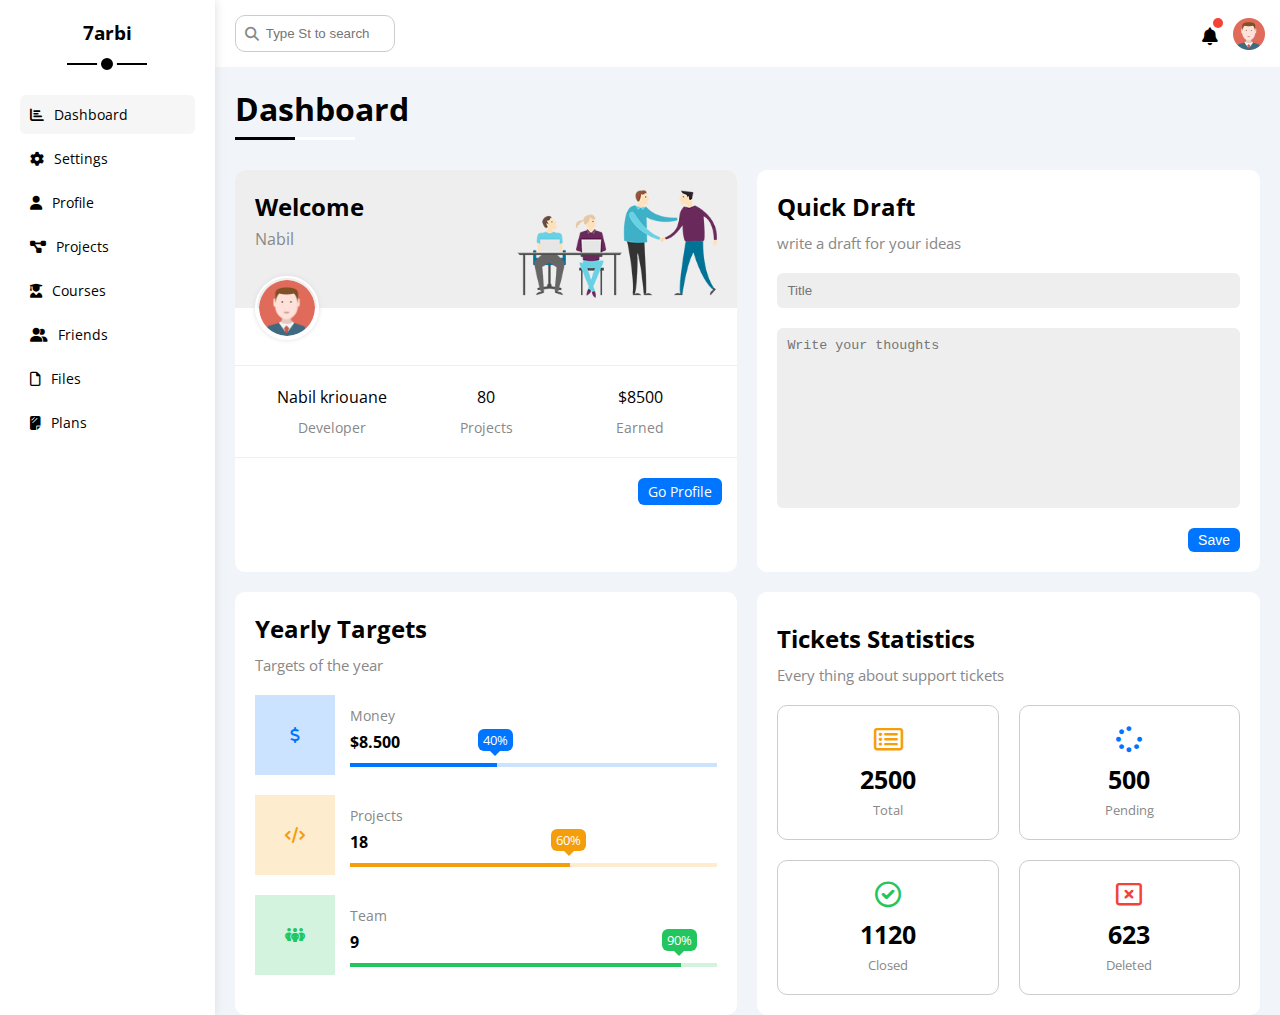
==== index.html @ 5d6718d6 "first commit" ====
<!DOCTYPE html>
<html lang="en">
<head>
    <meta charset="UTF-8">
    <meta http-equiv="X-UA-Compatible" content="IE=edge">
    <meta name="viewport" content="width=device-width, initial-scale=1.0">
    <title>Dash Board T4</title>
    <link rel="stylesheet" href="css/FRM.css">
    <link rel="stylesheet" href="css/style.css">
    <!-- google fonts -->
    <link rel="preconnect" href="https://fonts.googleapis.com">
    <link rel="preconnect" href="https://fonts.gstatic.com" crossorigin>
    <link href="https://fonts.googleapis.com/css2?family=Open+Sans:ital,wght@0,300;0,400;0,500;0,600;0,700;0,800;1,300;1,400;1,500;1,600;1,700;1,800&display=swap" rel="stylesheet">
     <!-- //google fonts -->
     <!-- font awesome -->
    <link rel="stylesheet" href="css/all.min.css">
     <!-- //font awesome -->
</head>
<body>
  <div class="page d-flex">
    <div class="sidebar bg-w p-20 p-rel">
        <h3 class="p-rel c-txt mt-0">7arbi</h3>
        <ul>
           <li>
                <a class="active d-flex align-center fs-14 rad-6 p-10 c-black" href="index.html">
                    <i class="fa-solid fa-chart-bar afw"></i>
                    <span class="hide-mobile">
                        Dashboard
                    </span>
                </a>
            </li>
            <li>
                <a class="d-flex align-center fs-14 rad-6 p-10 c-black" href="settings.html">
                    <i class="fa-solid fa-gear afw"></i>
                    <span class="hide-mobile">
                        Settings
                    </span>
                </a>
            </li>
            <li>
                <a class="d-flex align-center fs-14 rad-6 p-10 c-black" href="profile.html">
                    <i class="fa-solid fa-user afw"></i>
                    <span class="hide-mobile">
                        Profile
                    </span>
                </a>
            </li>
            <li>
                <a class="d-flex align-center fs-14 rad-6 p-10 c-black" href="projects.html">
                    <i class="fa-solid fa-diagram-project afw"></i>
                    <span class="hide-mobile">
                        Projects
                    </span>
                </a>
            </li>
            <li>
                <a class="d-flex align-center fs-14 rad-6 p-10 c-black" href="courses.html">
                    <i class="fa-solid fa-user-graduate afw"></i>
                    <span class="hide-mobile">
                        Courses
                    </span>
                </a>
            </li>
            <li>
                <a class="d-flex align-center fs-14 rad-6 p-10 c-black" href="friends.html">
                    <i class="fa-solid fa-user-group afw"></i>
                    <span class="hide-mobile">
                        Friends
                    </span>
                </a>
            </li>
            <li>
                <a class="d-flex align-center fs-14 rad-6 p-10 c-black" href="files.html">
                    <i class="fa-regular fa-file afw"></i>
                    <span class="hide-mobile">
                        Files
                    </span>
                </a>
            </li>
            <li>
                <a class="d-flex align-center fs-14 rad-6 p-10 c-black" href="plans.html">
                    <i class="fa-solid fa-sheet-plastic afw"></i>
                    <span class="hide-mobile">
                        Plans
                    </span>
                </a>
            </li>

        </ul>
    </div>
    <div class="content w-full ov-hid">
        <!-- head div -->
        <div class="head bg-w p-15 bet-flex">
            <div class="search p-rel">
                <input class="p-10 border-ccc rad-10" type="search" placeholder="Type St to search">
            </div>
            <div class="icons d-flex align-center">
                <span class="p-rel notifications">
                    <i class="fa-solid fa-bell"></i>
                </span>
                <img src="imgs/avatar.png" alt="">
            </div>
        </div>
        <!-- // head div -->
        <h1 class="p-rel">
            Dashboard
        </h1>
        <div class="wrapper d-grid g-20">
            <div class="welcome bg-w rad-10 text-c-mobile block-mobile ov-hid">
                <div class="intro p-20 d-flex bg-eee sp-bet">
                    <div>
                        <h2 class="m-0">Welcome</h2>
                        <p class="c-grey mt-5 desc" >Nabil</p>
                    </div>
                    <img src="imgs/welcome.png" class="hide-mobile" alt="">
                </div>
                <img src="imgs/avatar.png" alt="" class="avatar">
                <div class="body c-txt d-flex p-20 mt-20 mb-20 block-mobile">
                    <div>Nabil kriouane <span class="d-b c-grey fs-14 mt-10">Developer</span></div>
                    <div>80 <span class="d-b c-grey fs-14 mt-10">Projects</span></div>
                    <div>$8500<span class="d-b c-grey fs-14 mt-10">Earned</span></div>
                </div>
                <a href="Profile.html" class="visit d-b fs-14 bg-blue c-white w-fit btn-shape">Go Profile</a>
            </div>
            <!-- quick draft widget -->
            <div class="quick-draft rad-10 bg-w p-20">
                <h2 class="mt-0 mb-10">
                    Quick Draft
                </h2>
                <p class="mt-0 mb-20 c-grey fs-15">
                    write a draft for your ideas
                </p>
                <form action="">
                    <input class="d-b mb-20 w-full p-10 b-none bg-eee rad-6" type="text" placeholder="Title">
                    <textarea class="d-b mb-20 w-full p-10 b-none bg-eee rad-6" placeholder="Write your thoughts"></textarea>
                    <input class="save d-b fs-14 bg-blue c-white b-none w-fit btn-shape" type="submit" value="Save">
                </form>
            </div>
            <!--  // quick draft widget -->
            <!-- yearly targets -->
            <div class="targets p-20 bg-w rad-10">
                <h2 class="mt-0 mb-10">Yearly Targets</h2>
                <p class="mt-0 mb-20 c-grey fs-15">Targets of the year</p>
                <div class="targets-row mb-20 blue center-flex">
                    <div class="tar-icon center-flex">
                        <i class="fa-solid fa-dollar-sign c-blue"></i>
                    </div>
                    <div class="details">
                        <span class="fs-14 c-grey">Money</span>
                        <span class="d-b mt-5 mb-10 fw-bold">$8.500</span>
                        <div class="progress p-rel">
                            <span class="bg-blue blue" style="width: 40%;">
                                <span class="bg-blue c-white rad-6 fs-13">40%</span>
                            </span>
                        </div>
                    </div>
                </div>
                <div class="targets-row mb-20 orange center-flex">
                    <div class="tar-icon center-flex">
                        <i class="fa-solid fa-code c-orange"></i>
                    </div>
                    <div class="details">
                        <span class="fs-14 c-grey">Projects</span>
                        <span class="d-b mt-5 mb-10 fw-bold">18</span>
                        <div class="progress p-rel">
                            <span class="bg-orange orange" style="width: 60%;">
                                <span class="bg-orange c-white rad-6 fs-13">60%</span>
                            </span>
                        </div>
                    </div>
                </div>
                <div class="targets-row mb-20 green center-flex">
                    <div class="tar-icon center-flex">
                        <i class="fa-solid fa-people-group c-green"></i>
                    </div>
                    <div class="details">
                        <span class="fs-14 c-grey">Team</span>
                        <span class="d-b mt-5 mb-10 fw-bold">9</span>
                        <div class="progress p-rel">
                            <span class="bg-green green" style="width: 90%;">
                                <span class="bg-green c-white rad-6 fs-13">90%</span>
                            </span>
                        </div>
                    </div>
                </div>

            </div>
            <!-- // yearly targets -->
            <!-- ticket widget -->
            <div class="tickets p-20 bg-w rad-10">
                <h2 class="mt-10 mb-10">Tickets Statistics</h2>
                <p class="mt-0 mb-20 c-grey fs-15">Every thing about support tickets </p>
                <div class="d-flex c-txt g-20 f-wrap">
                    <div class="box p-20 rad-10 fs-13 c-grey">
                        <i class="fa-regular fa-rectangle-list fa-2x mb-10 c-orange"></i>
                        <span class="d-b c-black fw-bold fs-25 mb-5">2500</span>
                        Total
                    </div>
                    <div class="box p-20 rad-10 fs-13 c-grey">
                        <i class="fa-solid fa-spinner fa-2x mb-10 c-blue"></i>
                        <span class="d-b c-black fw-bold fs-25 mb-5">500</span>
                        Pending
                    </div>
                    <div class="box p-20 rad-10 fs-13 c-grey">
                        <i class="fa-regular fa-circle-check fa-2x mb-10 c-green"></i>
                        <span class="d-b c-black fw-bold fs-25 mb-5">1120</span>
                        Closed
                    </div>
                    <div class="box p-20 rad-10 fs-13 c-grey">
                        <i class="fa-regular fa-rectangle-xmark fa-2x mb-10 c-red"></i>
                        <span class="d-b c-black fw-bold fs-25 mb-5">623</span>
                        Deleted
                    </div>
                </div>

            </div>
            <!-- // ticket widget -->
        </div>
    </div>
  </div>    
</body>
</html>
---- css/FRM.css ----
:root{
    --blue:#0075ff;
    --blue-alt:#0d69d5;
    --orange:#f59e0b;
    --green:#22c55e;
    --red:#f44336;
    --grey:#888;
}
/* boxes */
.d-b{
    display: block;
}
.d-flex{
    display: flex;
}
.f-wrap{
    flex-wrap: wrap;
}
.sp-bet{
    justify-content: space-between;
}
.align-center{
    align-items: center;
}
@media (max-width:767px){
    .block-mobile{
        display: block;
    }
}
.d-grid{
    display: grid;
}
.g-20{
    gap: 20px;
}
/* padding +margin */
.p-10{
    padding: 10px;
}
.p-15{
    padding: 15px;
}
.p-20{
    padding: 20px;
}
.m-0{
    margin: 0;
}
.m-20{
    margin: 20px;
}
.mt-0{
    margin-top: 0;
}
.mt-5{
    margin-top: 5px;
}
.mt-10{
    margin-top: 10px;
}
.mt-20{
    margin-top: 20px;
}
.mb-5{
    margin-bottom: 5px;
}
.mb-10{
    margin-bottom: 10px;
}
.mb-20{
    margin-bottom: 20px;
}
/* //padding+ margin */

/* colors */
.bg-w{
    background-color: white;
}
.bg-eee{
    background-color: #eee;
}
.bg-blue{
    background-color: var(--blue);
}
.bg-orange{
    background-color: var(--orange);
}
.bg-green{
    background-color: var(--green);
}
.c-black{
    color: black;
}
.c-grey{
    color: var(--grey);
}
.c-white{
    color: white;
}
.c-blue{
    color: var(--blue);
}
.c-orange{
    color: var(--orange);
}
.c-green{
    color: var(--green);
}
.c-red{
    color: var(--red);
}
/* //colors */

/* positions */
.p-rel{
    position: relative;
}
/* //positions */
/* fonts text */
.c-txt{
    text-align: center;
}
.fw-bold{
    font-weight: bold;
}
@media (max-width:767px){
    .text-c-mobile{
        text-align: center;
    }
}
.fs-13{
    font-size: 13px;
}
.fs-14{
    font-size: 14px;
}
.fs-15{
    font-size: 15px;
}
.fs-25{
    font-size: 25px;
}
/* //fonts text */
/*borders*/
.rad-6{
    border-radius: 6px;
}
.rad-10{
    border-radius: 10px;
}
.border-ccc{
    border:1px solid #ccc
}
.b-none{
    border: none;
}
/* /*borders*/
/* width-height */
.w-full{
    width: 100%;
}
.w-fit{
    width: fit-content;
}
/* // width-height */
/* //Boxes */

/*components*/
.bet-flex{
    display: flex;
    align-items: center;
    justify-content: space-between;
}
.center-flex{
    display: flex;
    align-items: center;
    justify-content: center;
}
.btn-shape{
    padding: 4px 10px;
    border-radius: 6px;
}
/*  // components*/
/*others*/
.ov-hid{
    overflow: hidden;
}
@media (max-width:767px){
    .hide-mobile{
        display: none;
    }
}
/*  //others*/
---- css/style.css ----
:root{
    --blue:#0075ff;
    --blue-alt:#0d69d5;
    --orange:#f59e0b;
    --green:#22c55e;
    --red:#f44336;
    --grey:#888;
}
*{
    box-sizing: border-box;
}
::-webkit-scrollbar{
    width:12px;
}
::-webkit-scrollbar-track{
    background-color: white;
}
::-webkit-scrollbar-thumb{
    background-color:var(--blue);
}
::-webkit-scrollbar-thumb:hover{
    background-color:var(--blue-alt);
}
body{
    font-family: 'Open Sans', sans-serif;
    margin: 0;
}
*:focus{
    outline: none;
}
a{
    text-decoration: none;
}
.page{
    background-color: #f1f5f9;
    min-height: 100vh;
}
ul{
    list-style:none;
    padding: 0;
}

/*side bar*/
.sidebar{
width: 250px;
box-shadow: 0 0 10px #ddd;
}
.sidebar > h3{
 margin-bottom: 50px;
}
.sidebar > h3::before{
width: 80px;
height: 2px;
bottom: -20px;
left: 50%;
}
.sidebar > h3::after{
width: 12px;
height: 12px;
border-radius: 50%;
border: 4px solid white;
bottom: -29px;
}
.sidebar > h3::before,
.sidebar > h3::after{
    content: "";
    position: absolute;
    background-color: black;
    transform: translateX(-50%);
    left: 50%;
}
/* .sidebar ul{}
.sidebar ul li{} */
.sidebar ul li a{
    transition: 0.3s;
    margin-bottom: 5px;
}
.sidebar ul li a:hover,
.sidebar ul li a.active{
    background-color: #f6f6f6;
}
.sidebar ul li a span{
    font-size: 14px;
    margin-left: 10px;
}
@media (max-width:767px){
    .sidebar{
        width:58px;
        padding: 10px;
    }
    .sidebar > h3{
        font-size: 13px;
        margin-bottom: 15px;
    }
    .sidebar > h3::before,
    .sidebar > h3::after{
        display: none;
    }
    .hide-mobile{
        display: none;
    }
}
/*  //side bar*/
/* content */

.head .search::before{
    position: absolute;
    font-family: var(--fa-style-family-classic);
    content:"\f002";
    font-weight: 900;
    left: 15px;
    top: 50%;
    transform: translateY(-50%);
    font-size: 14px;
    color: var(--grey);
}
.head .search input{
    margin-left: 5px;
    padding-left: 30px;
    width: 160px;
    transition: width 0.3s;
}
.head .search input:focus{
    outline-color: #ddd;
    width: 200px;
}
.head .search input:focus::placeholder{
    opacity: 0;
}
.head .icons .notifications::before{
    content: "";
    position: absolute;
    width: 10px;
    height: 10px;
    background-color: var(--red);
    border-radius: 50%;
    right: -5px;
    top: -5px;
}
.head .icons .notifications i{
    transform: translateY(3px);
    font-size: 18px;
}
.head .icons img{
    width: 32px;
    height: 32px;
    margin-left: 15px;
}
h1{
    margin: 20px 20px 40px;
}
h1::before,
h1::after{
    content: "";
    position: absolute;
    height: 3px;
    bottom: -10px;
    left: 0;
}
h1::before{
    background-color: white;
    width: 120px;
}
h1::after{
    background-color: black;
    width: 60px;
}
.wrapper{
    grid-template-columns: repeat(auto-fill, minmax(450px , 1fr));
    margin-left: 20px;
    margin-right: 20px;
}
@media (max-width:767px) {
    .wrapper{
        grid-template-columns: minmax(200px,1fr);
        margin-left: 10px;
        margin-right: 10px;
        gap: 10px;
    } 
}
/* welcome widget */
.welcome .avatar{
width: 64px;    
height: 64px;
border: 2px solid white;
border-radius: 50%;
padding: 2px;
box-shadow: 0 0 5px #ddd;
margin-left: 20px;
margin-top: -32px;
}
.welcome .body{
    border-top: 1px solid #eee;
    border-bottom: 1px solid #eee;
}
.welcome .intro img{
    width: 200px;
    margin-bottom: -10px;
}
.welcome .body >div{
flex: 1px;
}
.welcome .visit{
    margin: 0 15px 15px auto;
    transition: 0.3s;
}
.welcome .visit:hover{
    background-color: var(--blue-alt);
}
@media (max-width:767px){
    .welcome .intro{
        padding-bottom: 30px;
    }
    .welcome .avatar{
        margin-left: 0;
    }
    .welcome .body > div:not(:last-child){
        margin-bottom: 20px;
    }
    .desc{
        position: relative;
        margin-left: -70px;
    }

}
/*  // welcome widget */
/* start quick-draft */
.quick-draft textarea{
    resize: none;
    min-height: 180px;
}
.quick-draft .save{
    margin-left: auto;
    transition: 0.3s;
    cursor: pointer;
}
.quick-draft .save:hover{
    background-color: var(--blue-alt);
}
/* // start quick-draft */
/* start targets */
.targets .targets-row .tar-icon{
    width: 80px;
    height: 80px;
    margin-right: 15px;
}
.targets .details{
    flex: 1;
}
.targets .details .progress{
    height: 4px;
}
.targets .details .progress>span{
    position: absolute;
    left: 0;
    top: 0;
    height: 100%;
}
.targets .details .progress>span span{
    position: absolute;
    bottom: 16px;
    right: -16px;
    padding: 2px 5px;
}
.targets .details .progress>span span::after{
    content: "";
    position: absolute;
    border-color: transparent;
    border-width: 5px;
    border-style: solid;
    bottom: -10px;
    left: 50%;
    transform: translateX(-50%);
}
.targets .details .progress>.blue span::after{
    border-top-color: var(--blue);
}
.targets .details .progress> .orange span::after{
    border-top-color: var(--orange);
}
.targets .details .progress> .green span::after{
    border-top-color: var(--green);
}
.blue .tar-icon,
.blue .progress{
background-color: rgb(0 117 255 / 20%);
}
.orange .tar-icon,
.orange .progress{
background-color: rgb(245 158 11 / 20%);
}
.green .tar-icon,
.green .progress{
background-color: rgb(34 197 94 / 20%);
}



/* // start targets */
/* tickets */
.tickets .box{
    border: 1px solid #ccc;
    width: calc(50% - 10px);
}
@media (max-width:767px){
    .tickets .box{
        width: 100%;
    }
}
/*  ///tickets */
/* // content */
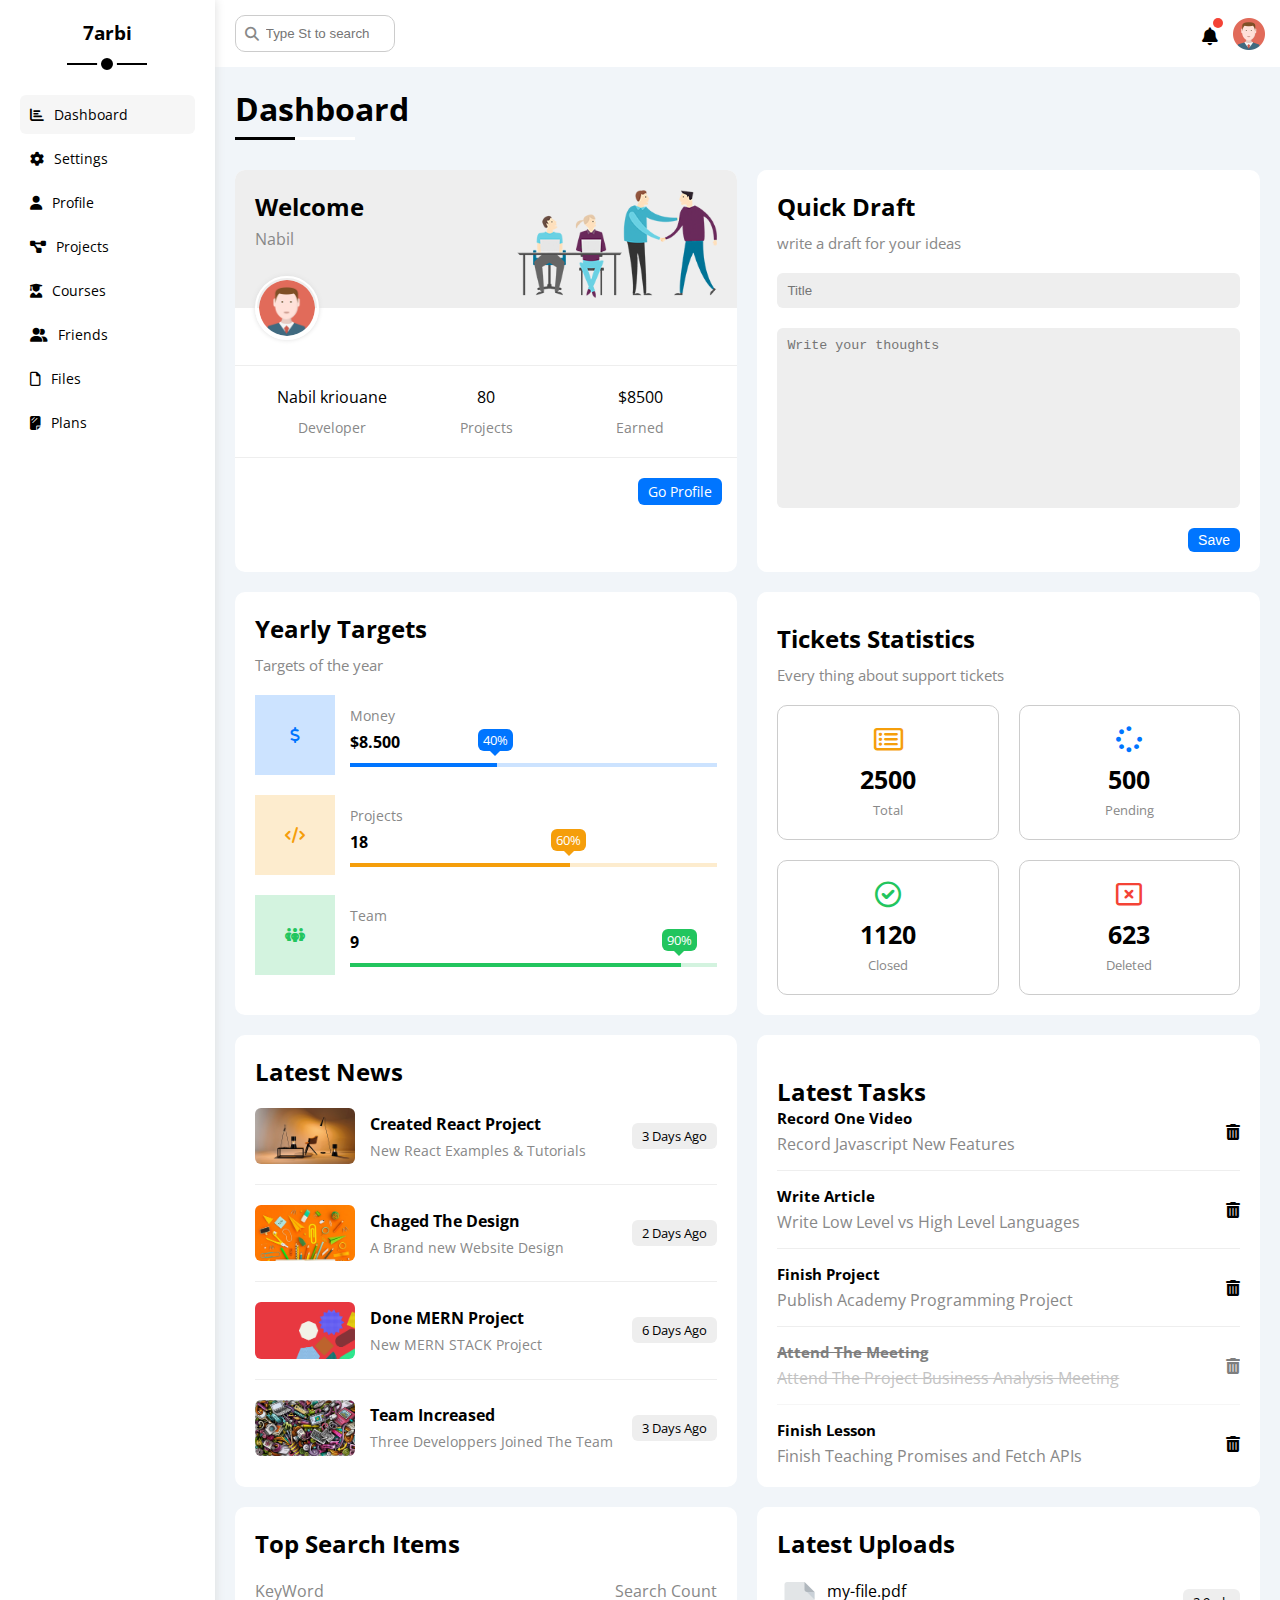
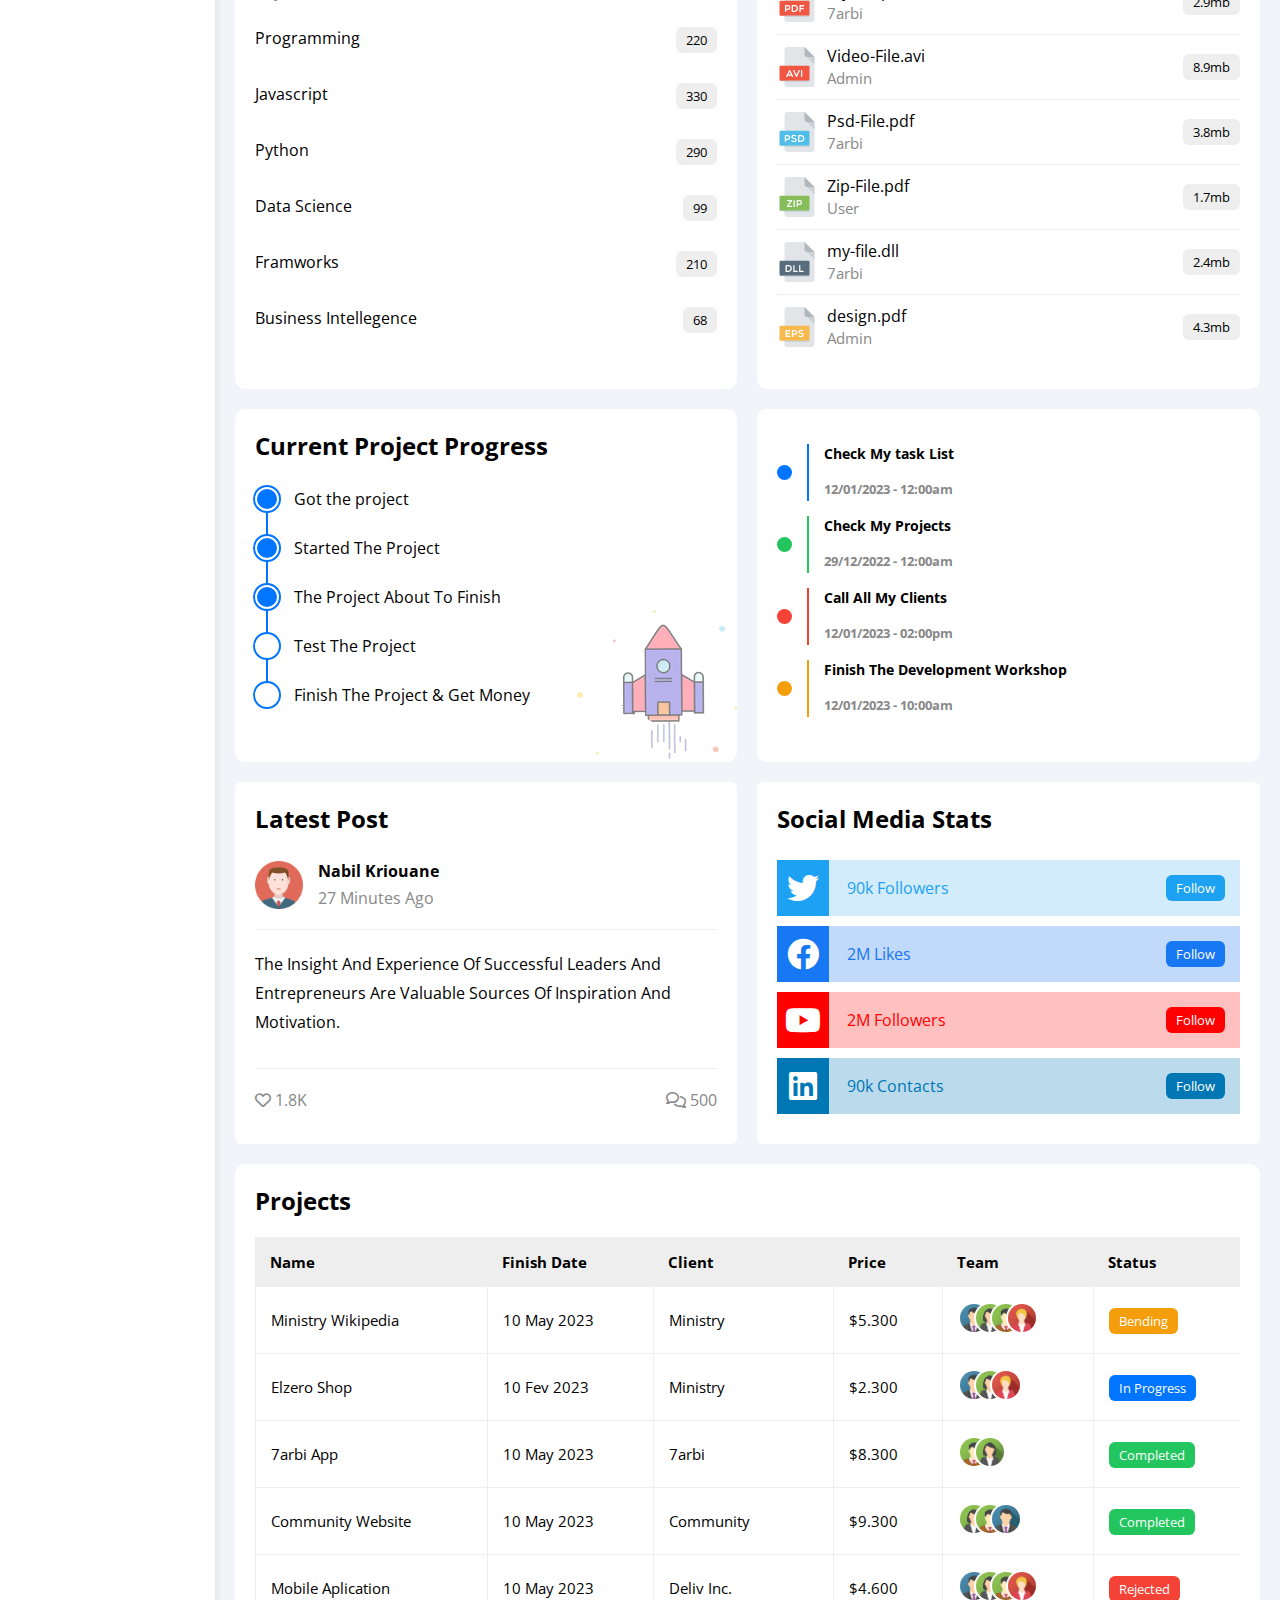
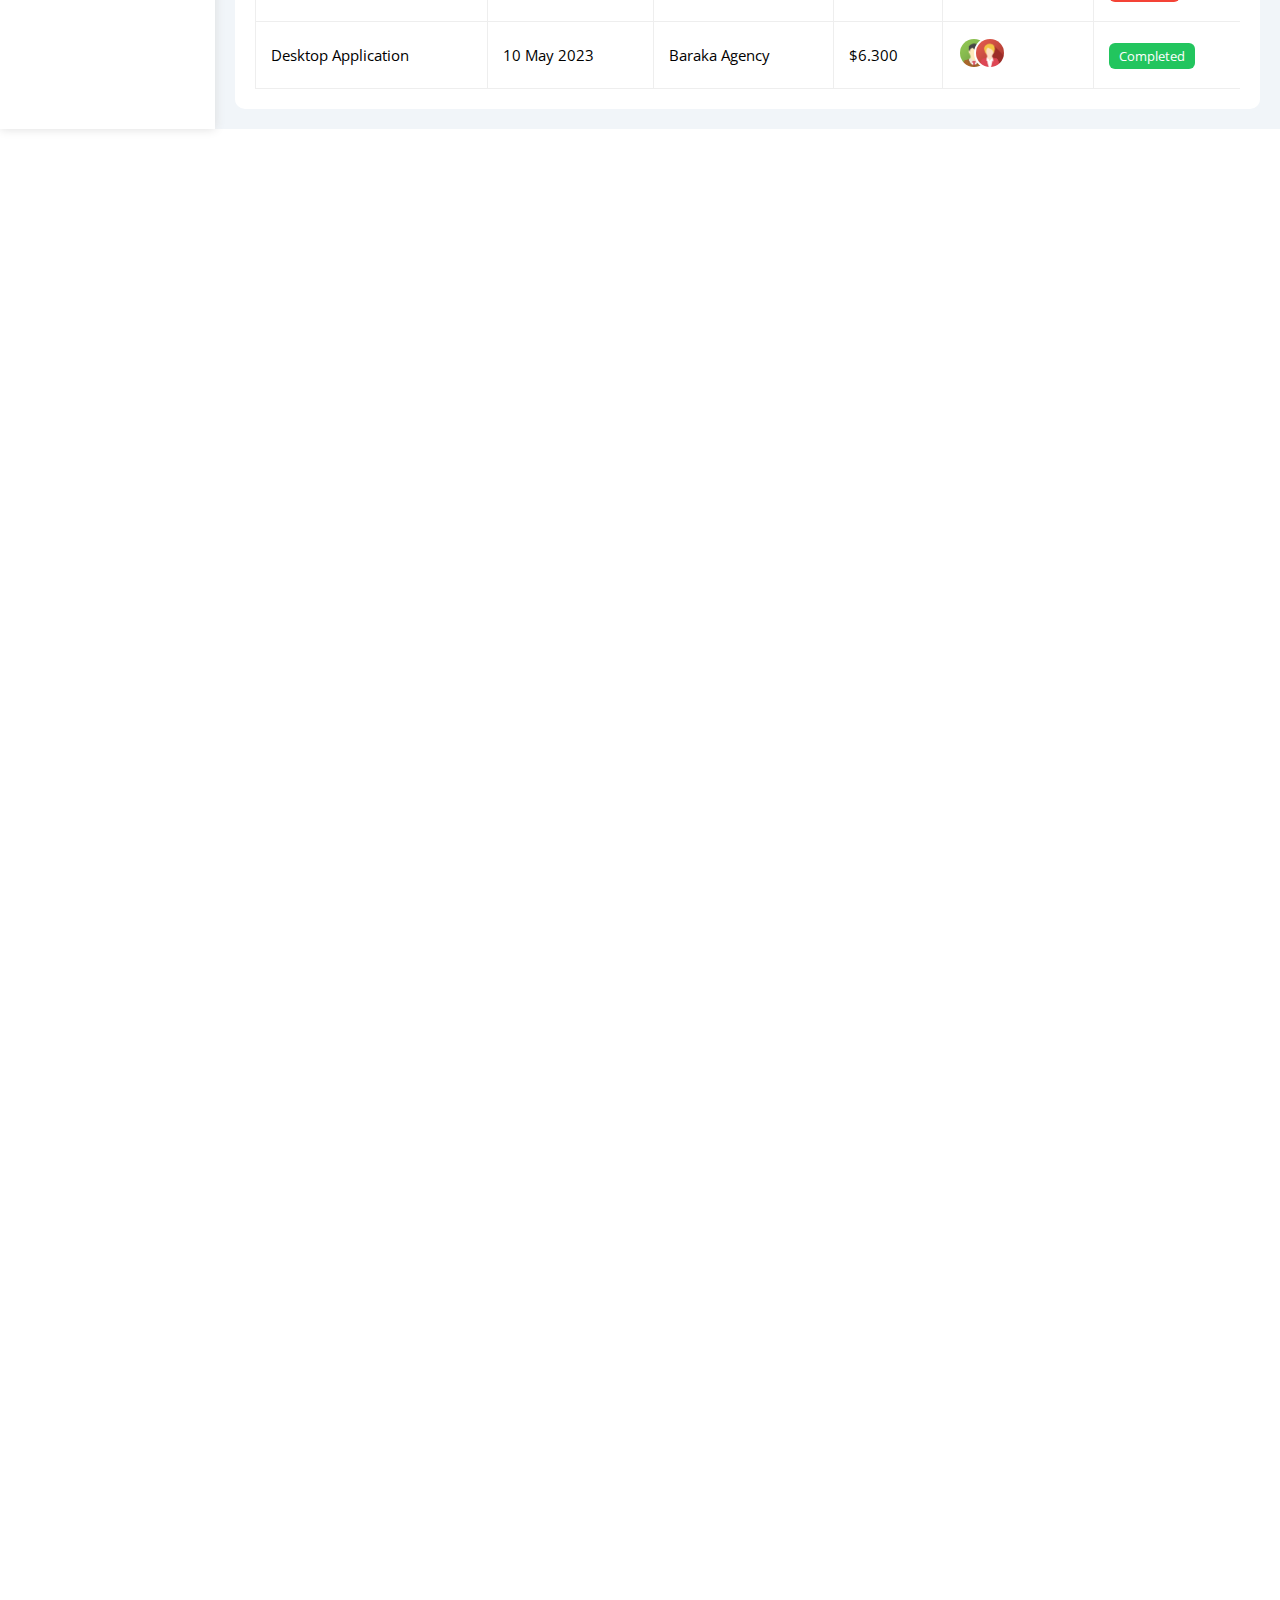
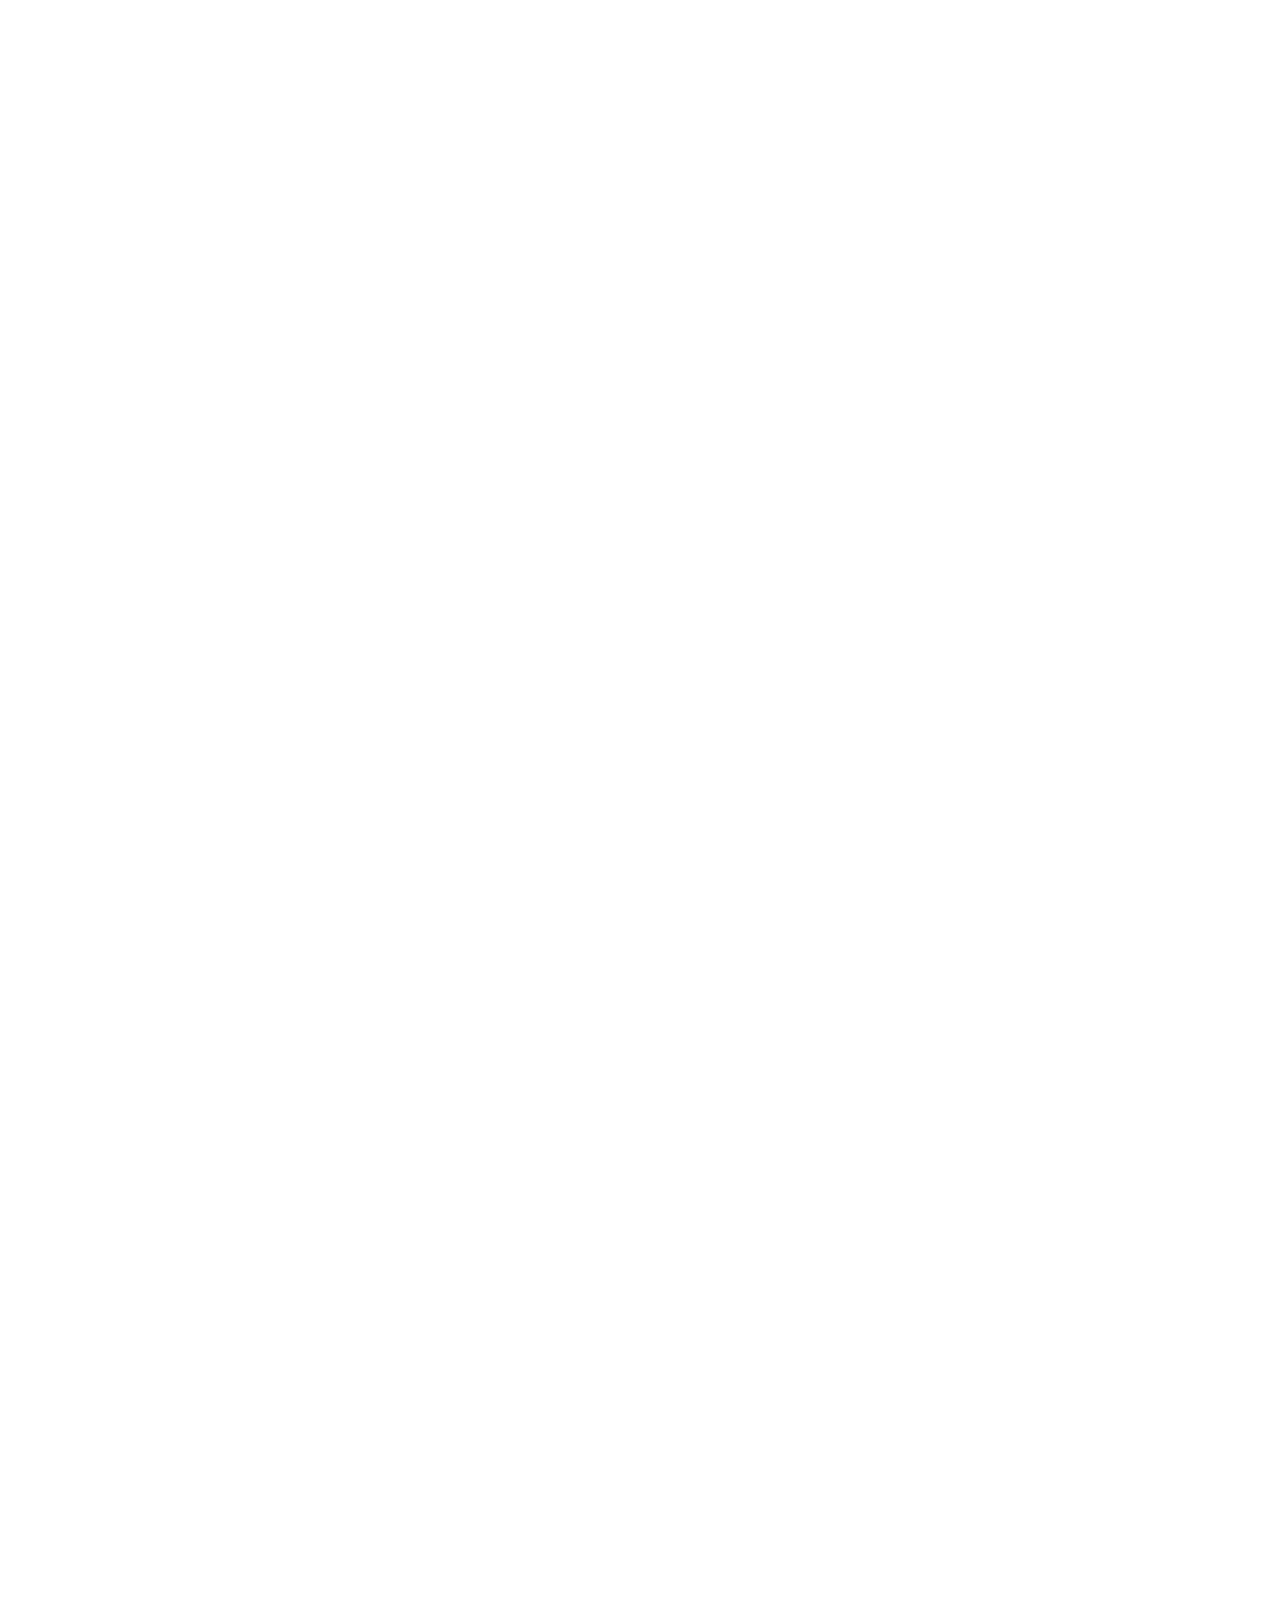
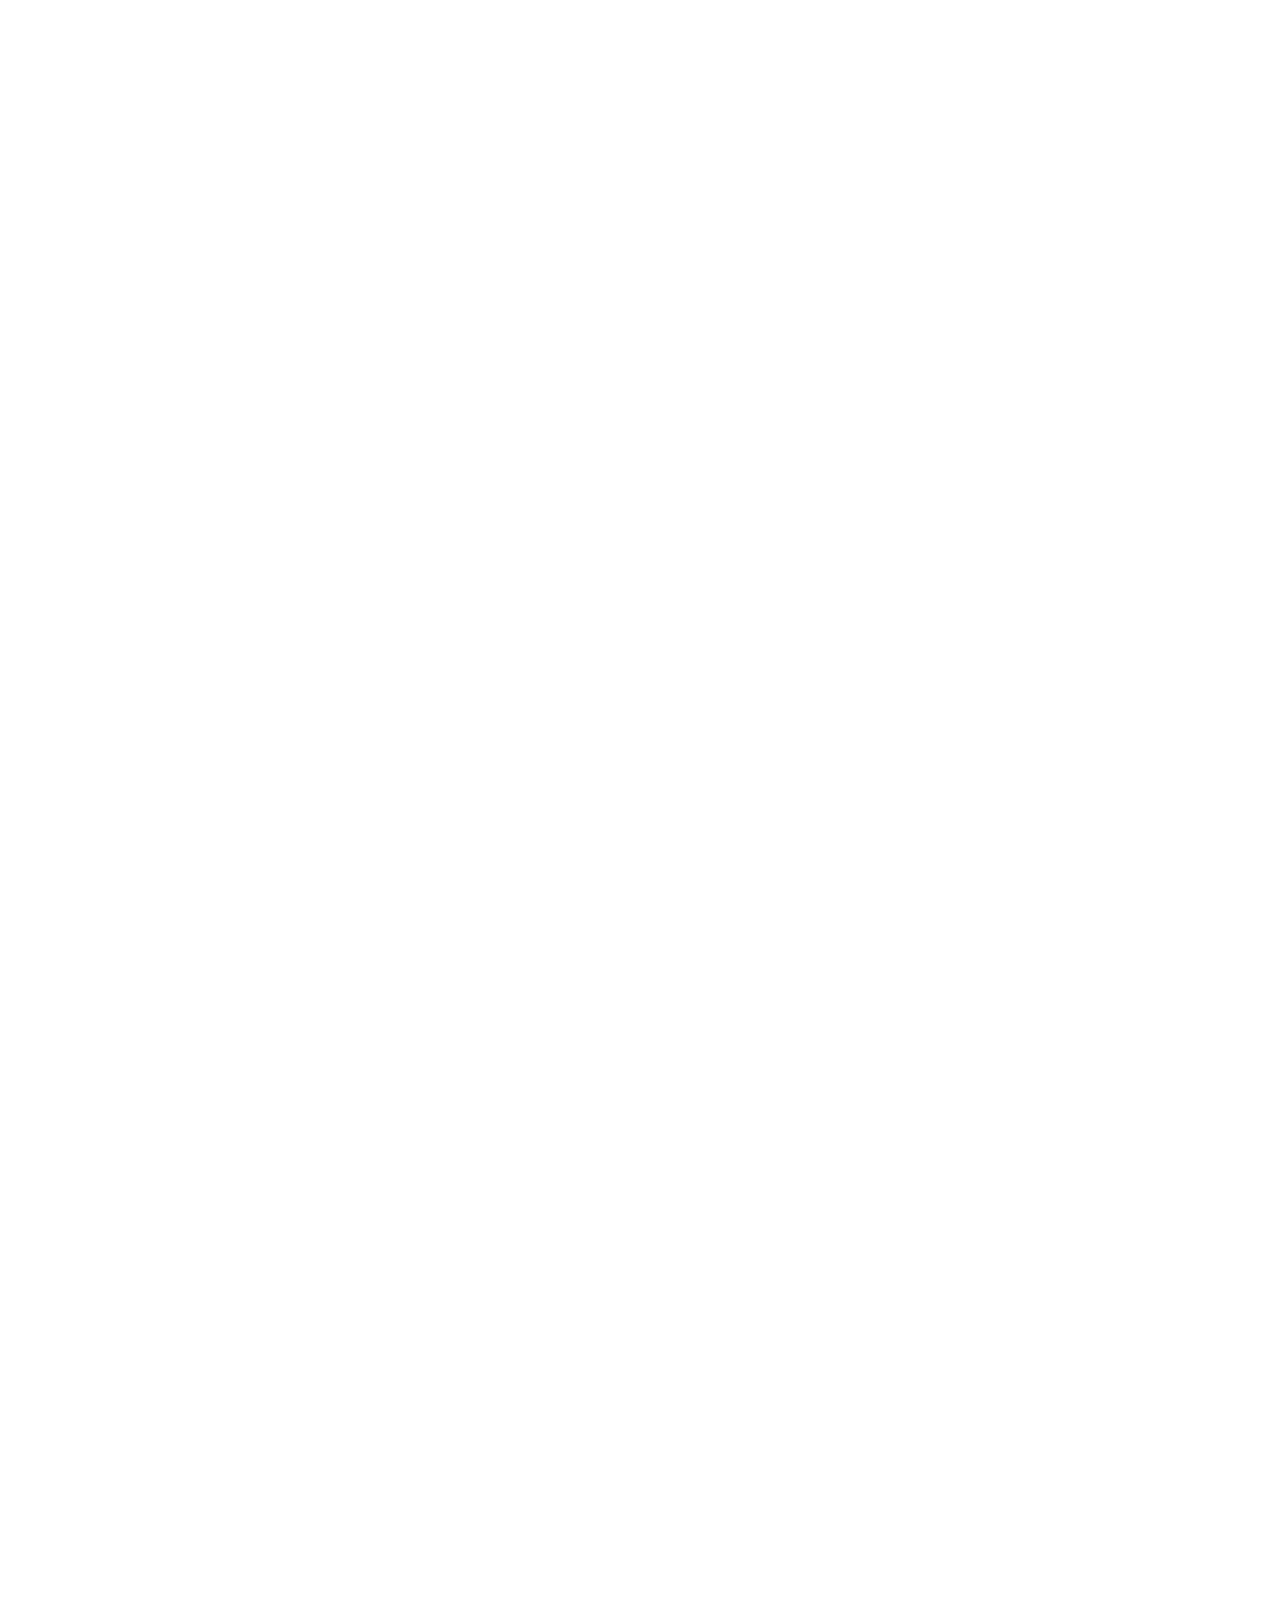
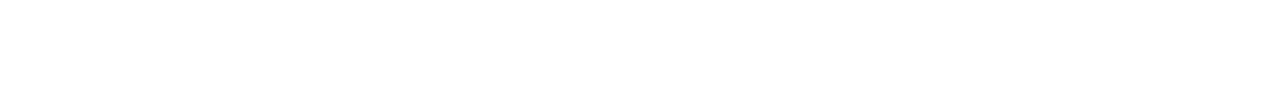
==== commit 54c5b7af: "Add files via upload" ====
--- a/index.html
+++ b/index.html
@@ -5,6 +5,9 @@
     <meta http-equiv="X-UA-Compatible" content="IE=edge">
     <meta name="viewport" content="width=device-width, initial-scale=1.0">
     <title>Dash Board T4</title>
+       <!-- font awesome -->
+       <link rel="stylesheet" href="css/all.min.css">
+       <!-- //font awesome -->
     <link rel="stylesheet" href="css/FRM.css">
     <link rel="stylesheet" href="css/style.css">
     <!-- google fonts -->
@@ -12,9 +15,7 @@
     <link rel="preconnect" href="https://fonts.gstatic.com" crossorigin>
     <link href="https://fonts.googleapis.com/css2?family=Open+Sans:ital,wght@0,300;0,400;0,500;0,600;0,700;0,800;1,300;1,400;1,500;1,600;1,700;1,800&display=swap" rel="stylesheet">
      <!-- //google fonts -->
-     <!-- font awesome -->
-    <link rel="stylesheet" href="css/all.min.css">
-     <!-- //font awesome -->
+  
 </head>
 <body>
   <div class="page d-flex">
@@ -106,7 +107,8 @@
             Dashboard
         </h1>
         <div class="wrapper d-grid g-20">
-            <div class="welcome bg-w rad-10 text-c-mobile block-mobile ov-hid">
+            <!-- Welcome widget -->
+            <div class="welcome bg-w rad-10 txt-c-mobile block-mobile ov-hid">
                 <div class="intro p-20 d-flex bg-eee sp-bet">
                     <div>
                         <h2 class="m-0">Welcome</h2>
@@ -122,6 +124,7 @@
                 </div>
                 <a href="Profile.html" class="visit d-b fs-14 bg-blue c-white w-fit btn-shape">Go Profile</a>
             </div>
+            <!-- // Welcome widget -->
             <!-- quick draft widget -->
             <div class="quick-draft rad-10 bg-w p-20">
                 <h2 class="mt-0 mb-10">
@@ -215,7 +218,399 @@
 
             </div>
             <!-- // ticket widget -->
+            <!-- latest news -->
+            <div class="latest-news p-20 bg-w rad-10 txt-c-mobile">
+                <h2 class="mt-0 mb-20">Latest News</h2>
+                <div class="news-row d-flex align-center block-mobile">
+                    <img src="imgs/news-01.png" class="rad-6 mr-15">
+                    <div class="info">
+                        <h3 class="fs-16">Created React Project</h3>
+                        <p class="m-0 fs-14 c-grey">New React Examples & Tutorials</p>
+                    </div>
+                    <div class="btn-shape bg-eee fs-13 label">3 Days Ago</div>
+                </div>
+                <div class="news-row d-flex align-center block-mobile">
+                    <img src="imgs/news-02.png" class="rad-6 mr-15">
+                    <div class="info">
+                        <h3 class="fs-16">Chaged The Design</h3>
+                        <p class="m-0 fs-14 c-grey">A Brand new Website Design</p>
+                    </div>
+                    <div class="btn-shape bg-eee fs-13 label">2 Days Ago</div>
+                </div>
+                <div class="news-row d-flex align-center block-mobile">
+                    <img src="imgs/news-03.png" class="rad-6 mr-15">
+                    <div class="info">
+                        <h3 class="fs-16">Done MERN Project</h3>
+                        <p class="m-0 fs-14 c-grey">New MERN STACK Project</p>
+                    </div>
+                    <div class="btn-shape bg-eee fs-13 label">6 Days Ago</div>
+                </div>
+                <div class="news-row d-flex align-center block-mobile">
+                    <img src="imgs/news-04.png" class="rad-6 mr-15">
+                    <div class="info">
+                        <h3 class="fs-16">Team Increased</h3>
+                        <p class="m-0 fs-14 c-grey">Three Developpers Joined The Team</p>
+                    </div>
+                    <div class="btn-shape bg-eee fs-13 label">3 Days Ago</div>
+                </div>
+            </div>
+            <!--  // latest news -->
+            <!-- Tasks -->
+            <div class="tasks p-20 bg-w rad-10">
+                <h2 class="mt-0 mt-20">Latest Tasks</h2>
+                <div class="task-row bet-flex">
+                    <div class="info">
+                        <h3 class="mt-0 mb-5 fs-15">Record One Video</h3>
+                        <p class="m-0 c-grey">Record Javascript New Features</p>
+                    </div>
+                    <i class="fa-solid fa-trash-can delete"></i>
+                </div>
+                <div class="task-row bet-flex">
+                    <div class="info">
+                        <h3 class="mt-0 mb-5 fs-15">Write Article</h3>
+                        <p class="m-0 c-grey">Write Low Level vs High Level Languages</p>
+                    </div>
+                    <i class="fa-solid fa-trash-can delete"></i>
+                </div>
+                <div class="task-row bet-flex">
+                    <div class="info">
+                        <h3 class="mt-0 mb-5 fs-15">Finish Project</h3>
+                        <p class="m-0 c-grey">Publish Academy Programming Project</p>
+                    </div>
+                    <i class="fa-solid fa-trash-can delete"></i>
+                </div>
+                <div class="task-row bet-flex done">
+                    <div class="info">
+                        <h3 class="mt-0 mb-5 fs-15">Attend The Meeting</h3>
+                        <p class="m-0 c-grey">Attend The Project Business Analysis Meeting</p>
+                    </div>
+                    <i class="fa-solid fa-trash-can delete"></i>
+                </div>
+                <div class="task-row bet-flex">
+                    <div class="info">
+                        <h3 class="mt-0 mb-5 fs-15">Finish Lesson</h3>
+                        <p class="m-0 c-grey">Finish Teaching Promises and Fetch APIs</p>
+                    </div>
+                    <i class="fa-solid fa-trash-can delete"></i>
+                </div>
+
+            </div>
+            <!-- // Tasks -->
+            <!-- Top Search Widget -->
+            <div class="top-search p-20 bg-w rad-10">
+                <h2 class="mt-0 mb-20">Top Search Items</h2>
+                <div class="items-head d-flex sp-bet c-grey mb-10">
+                    <div>KeyWord</div>
+                    <div>Search Count</div>
+                </div>
+                <div class="items d-flex sp-bet pt-15 pb-15">
+                    <span>Programming</span>
+                    <span class="bg-eee fs-13 btn-shape">220</span>
+                </div>
+                <div class="items d-flex sp-bet pt-15 pb-15">
+                    <span>Javascript</span>
+                    <span class="bg-eee fs-13 btn-shape">330</span>
+                </div>
+                <div class="items d-flex sp-bet pt-15 pb-15">
+                    <span>Python</span>
+                    <span class="bg-eee fs-13 btn-shape">290</span>
+                </div>
+                <div class="items d-flex sp-bet pt-15 pb-15">
+                    <span>Data Science</span>
+                    <span class="bg-eee fs-13 btn-shape">99</span>
+                </div>
+                <div class="items d-flex sp-bet pt-15 pb-15">
+                    <span>Framworks</span>
+                    <span class="bg-eee fs-13 btn-shape">210</span>
+                </div>
+                <div class="items d-flex sp-bet pt-15 pb-15">
+                    <span>Business Intellegence</span>
+                    <span class="bg-eee fs-13 btn-shape">68</span>
+                </div>
+            </div>
+            <!-- // Top Search Widget -->
+            <!-- Ltast Uploads -->
+            <div class="latest-uploads rad-10 bg-w p-20">
+                <h2 class="mt-0 mb-20">Latest Uploads</h2>
+                <ul>
+                    <li class="bet-flex pb-10 mb-10">
+                        <div class="d-flex align-center">
+                            <img class="mr-10" src="imgs/pdf.svg" alt="">
+                            <div>
+                                <span class="d-b">my-file.pdf</span>
+                                <span class="fs-15 c-grey">7arbi</span>
+                            </div>
+                        </div>
+                        <div class="btn-shape bg-eee fs-13">2.9mb</div>
+                    </li>
+                    <li class="bet-flex pb-10 mb-10">
+                        <div class="d-flex align-center">
+                            <img class="mr-10" src="imgs/avi.svg" alt="">
+                            <div>
+                                <span class="d-b">Video-File.avi</span>
+                                <span class="fs-15 c-grey">Admin</span>
+                            </div>
+                        </div>
+                        <div class="btn-shape bg-eee fs-13">8.9mb</div>
+                    </li>
+                    <li class="bet-flex pb-10 mb-10">
+                        <div class="d-flex align-center">
+                            <img class="mr-10" src="imgs/psd.svg" alt="">
+                            <div>
+                                <span class="d-b">Psd-File.pdf</span>
+                                <span class="fs-15 c-grey">7arbi</span>
+                            </div>
+                        </div>
+                        <div class="btn-shape bg-eee fs-13">3.8mb</div>
+                    </li>
+                    <li class="bet-flex pb-10 mb-10">
+                        <div class="d-flex align-center">
+                            <img class="mr-10" src="imgs/zip.svg" alt="">
+                            <div>
+                                <span class="d-b">Zip-File.pdf</span>
+                                <span class="fs-15 c-grey">User</span>
+                            </div>
+                        </div>
+                        <div class="btn-shape bg-eee fs-13">1.7mb</div>
+                    </li>
+                    <li class="bet-flex pb-10 mb-10">
+                        <div class="d-flex align-center">
+                            <img class="mr-10" src="imgs/dll.svg" alt="">
+                            <div>
+                                <span class="d-b">my-file.dll</span>
+                                <span class="fs-15 c-grey">7arbi</span>
+                            </div>
+                        </div>
+                        <div class="btn-shape bg-eee fs-13">2.4mb</div>
+                    </li>
+                    <li class="bet-flex pb-10 mb-10">
+                        <div class="d-flex align-center">
+                            <img class="mr-10" src="imgs/eps.svg" alt="">
+                            <div>
+                                <span class="d-b">design.pdf</span>
+                                <span class="fs-15 c-grey">Admin</span>
+                            </div>
+                        </div>
+                        <div class="btn-shape bg-eee fs-13">4.3mb</div>
+                    </li>
+                </ul>
+
+            </div>
+            <!-- Ltast Uploads -->
+            <!-- Last Project Progress -->
+            <div class="last-project p-20 bg-w rad-10 p-rel">
+                <h2 class="mt-0 mb-20">Current Project Progress</h2>
+                <ul class="m-0 p-rel">
+                    <li class="mt-25 d-flex align-center done-p p-rel d-b">
+                        Got the project
+                    </li>
+                    <li class="mt-25 d-flex align-center done-p p-rel">
+                        Started The Project                    </li>
+                    <li class="mt-25 d-flex align-center done-p p-rel">
+                        The Project About To Finish
+                    </li>
+                    <li class="mt-25 d-flex align-center working p-rel">
+                        Test The Project
+                    </li>
+                    <li class="mt-25 d-flex align-center p-rel">
+                        Finish The Project & Get Money
+                    </li>
+                </ul>
+                <img class="launch-icon hide-mobile" src="imgs/project.png" alt="">
+
+            </div>
+            <!--  // Last Project Progress -->
+            <!-- Reminders -->
+            <div class="reminders p-20 bg-w rad-10 p-rel">
+                <h2 class="mt-0 mb-25">
+                    <ul class="m-0">
+                        <li class="d-flex align-center mt-15">
+                            <span class="key bg-blue mr-15 d-b rad-h">
+                            
+                            </span>
+                            <div class="pl-15 blue">
+                                <p class="fs-14 fw-bold mt-0 mb-5">Check My task List </p>
+                                <span class="fs-13 c-grey">12/01/2023 - 12:00am</span>
+                            </div>
+                        </li>
+                        <li class="d-flex align-center mt-15">
+                            <span class="key bg-green mr-15 d-b rad-h">
+                            
+                            </span>
+                            <div class="pl-15 green">
+                                <p class="fs-14 fw-bold mt-0 mb-5">Check My Projects </p>
+                                <span class="fs-13 c-grey">29/12/2022 - 12:00am</span>
+                            </div>
+                        </li>
+                        <li class="d-flex align-center mt-15">
+                            <span class="key bg-red mr-15 d-b rad-h">
+                            
+                            </span>
+                            <div class="pl-15 red">
+                                <p class="fs-14 fw-bold mt-0 mb-5">Call All My Clients </p>
+                                <span class="fs-13 c-grey">12/01/2023 - 02:00pm</span>
+                            </div>
+                        </li>
+                        <li class="d-flex align-center mt-15">
+                            <span class="key bg-orange mr-15 d-b rad-h">
+                            
+                            </span>
+                            <div class="pl-15 orange">
+                                <p class="fs-14 fw-bold mt-0 mb-5">Finish The Development Workshop </p>
+                                <span class="fs-13 c-grey">12/01/2023 - 10:00am</span>
+                            </div>
+                        </li>
+                    </ul>
+                </h2>
+            </div>
+            <!--  // Reminders -->
+            <!-- Latest Post -->
+            <div class="latest-post p-20 bg-w rad-6">
+                <h2 class="mt-0 mb-25">Latest Post</h2>
+                <div class="top d-flex align-center">
+                    <img class="avatar mr-15" src="imgs/avatar.png" alt="">
+                    <div class="info">
+                        <span class="d-b mb-5 fw-bold">Nabil Kriouane</span>
+                        <span class="c-grey">27 Minutes Ago</span>
+                    </div>
+                </div>
+                <div class="post-cont txt-c-mobile pt-20 pb-20 mt-20 mb-20">
+                    The insight and experience of successful leaders and entrepreneurs are valuable sources of inspiration and motivation. 
+                </div>
+                <div class="post-stats bet-flex c-grey">
+                    <div>
+                        <i class="fa-regular fa-heart"></i>
+                        <span>1.8K</span>
+                    </div>
+                    <div>
+                        <i class="fa-regular fa-comments"></i>
+                        <span>500</span>
+                    </div>
+                </div>
+            </div>
+            <!-- // Latest Post -->
+            <!-- Social Media -->
+            <div class="social p-20 bg-w rad-6">
+                <h2 class="mt-0 mb-25">Social Media Stats</h2>
+                <div class="box twitter p-15 p-rel mb-10 bet-flex">
+                    <i class="fa-brands fa-twitter fa-2x c-white h-full center-flex"></i>
+                    <span>90k Followers</span>
+                    <a class="fs-13 c-white btn-shape" href="#">Follow</a>
+                </div>
+                <div class="box facebook p-15 p-rel mb-10 bet-flex">
+                    <i class="fa-brands fa-facebook fa-2x c-white h-full center-flex"></i>
+                    <span>2M Likes</span>
+                    <a class="fs-13 c-white btn-shape" href="#">Follow</a>
+                </div>
+                <div class="box youtube p-15 p-rel mb-10 bet-flex">
+                    <i class="fa-brands fa-youtube fa-2x c-white h-full center-flex"></i>
+                    <span>2M Followers</span>
+                    <a class="fs-13 c-white btn-shape" href="#">Follow</a>
+                </div>
+                <div class="box linkedin p-15 p-rel mb-10 bet-flex">
+                    <i class="fa-brands fa-linkedin fa-2x c-white h-full center-flex"></i>
+                    <span>90k Contacts</span>
+                    <a class="fs-13 c-white btn-shape" href="#">Follow</a>
+                </div>
+            </div>
+            <!--  // Social Media -->
         </div>
+        <!-- Projects Table -->
+        <div class="projects p-20 bg-w rad-10 m-20">
+             <h2 class="m-0 mb-20">Projects</h2>
+             <div class="resp-table">
+                <table class="fs-15 w-full">
+                    <thead>
+                        <tr>
+                            <td>Name</td>
+                            <td>Finish Date</td>
+                            <td>Client</td>
+                            <td>Price</td>
+                            <td>Team</td>
+                            <td>Status</td>
+                        </tr>
+                    </thead>
+                    <tbody>
+                        <tr>
+                            <td>Ministry Wikipedia</td>
+                            <td>10 May 2023</td>
+                            <td>Ministry</td>
+                            <td>$5.300</td>
+                            <td>
+                                <img src="imgs/team-01.png" alt="">
+                                <img src="imgs/team-02.png" alt="">
+                                <img src="imgs/team-03.png" alt="">
+                                <img src="imgs/team-05.png" alt="">
+                            </td>
+                            <td><span class="label fs-13 bg-orange c-white btn-shape">Bending</span></td>
+                        </tr>
+                        <tr>
+                            <td>Elzero Shop</td>
+                            <td>10 Fev 2023</td>
+                            <td>Ministry</td>
+                            <td>$2.300</td>
+                            <td>
+                                <img src="imgs/team-01.png" alt="">
+                                <img src="imgs/team-02.png" alt="">
+                                <img src="imgs/team-05.png" alt="">
+                                
+                            </td>
+                            <td><span class="label fs-13 bg-blue c-white btn-shape">In Progress</span></td>
+                        </tr>
+                        <tr>
+                            <td>7arbi App</td>
+                            <td>10 May 2023</td>
+                            <td>7arbi</td>
+                            <td>$8.300</td>
+                            <td>
+                                <img src="imgs/team-03.png" alt="">
+                                <img src="imgs/team-02.png" alt="">
+                            </td>
+                            <td><span class="label fs-13 bg-green c-white btn-shape">Completed</span></td>
+                        </tr>
+                        <tr>
+                            <td>Community Website</td>
+                            <td>10 May 2023</td>
+                            <td>Community</td>
+                            <td>$9.300</td>
+                            <td>
+                               
+                                <img src="imgs/team-02.png" alt="">
+                                <img src="imgs/team-03.png" alt="">
+                                <img src="imgs/team-01.png" alt="">
+                            </td>
+                            <td><span class="label fs-13 bg-green c-white btn-shape">Completed</span></td>
+                        </tr>
+                        <tr>
+                            <td>Mobile Aplication</td>
+                            <td>10 May 2023</td>
+                            <td>Deliv Inc.</td>
+                            <td>$4.600</td>
+                            <td>
+                                <img src="imgs/team-01.png" alt="">
+                                <img src="imgs/team-02.png" alt="">
+                                <img src="imgs/team-03.png" alt="">
+                                <img src="imgs/team-05.png" alt="">
+                            </td>
+                            <td><span class="label fs-13 bg-red c-white btn-shape">Rejected</span></td>
+                        </tr>
+                        <tr>
+                            <td>Desktop Application</td>
+                            <td>10 May 2023</td>
+                            <td>Baraka Agency</td>
+                            <td>$6.300</td>
+                            <td>
+                                <img src="imgs/team-03.png" alt="">
+                                <img src="imgs/team-05.png" alt="">
+                            </td>
+                            <td><span class="label fs-13 bg-green c-white btn-shape">Completed</span></td>
+                        </tr>
+                    </tbody>
+                </table>
+             </div>
+
+        </div>
+        <!--  // Projects Table-->
     </div>
   </div>    
 </body>
--- a/css/FRM.css
+++ b/css/FRM.css
@@ -43,9 +43,30 @@
 .p-20{
     padding: 20px;
 }
+.pt-15{
+    padding-top: 15px;
+}
+.pt-20{
+    padding-top: 20px;
+}
+.pb-10{
+    padding-bottom: 10px;
+}
+.pb-20{
+    padding-bottom: 20px;
+}
+.pb-15{
+    padding-bottom: 15px;
+}
+.pl-15{
+    padding-left: 15px;
+}
 .m-0{
     margin: 0;
 }
+.m-15{
+    margin: 15px;
+}
 .m-20{
     margin: 20px;
 }
@@ -58,17 +79,35 @@
 .mt-10{
     margin-top: 10px;
 }
+.mt-15{
+    margin-top: 15px;
+}
 .mt-20{
     margin-top: 20px;
 }
+.mt-25{
+    margin-top: 25px;
+}
+.mr-10{
+    margin-right: 10px;
+}
+.mr-15{
+    margin-right: 15px;
+}
 .mb-5{
     margin-bottom: 5px;
 }
 .mb-10{
     margin-bottom: 10px;
 }
+.mb-15{
+    margin-bottom: 15px;
+}
 .mb-20{
     margin-bottom: 20px;
+}
+.mb-25{
+    margin-bottom: 25px;
 }
 /* //padding+ margin */
 
@@ -76,6 +115,9 @@
 .bg-w{
     background-color: white;
 }
+.bg-ccc{
+    background-color: #ccc;
+}
 .bg-eee{
     background-color: #eee;
 }
@@ -87,6 +129,12 @@
 }
 .bg-green{
     background-color: var(--green);
+}
+.bg-red{
+    background-color: var(--red);
+}
+.bg-grey{
+    background-color: var(--grey);
 }
 .c-black{
     color: black;
@@ -124,7 +172,7 @@
     font-weight: bold;
 }
 @media (max-width:767px){
-    .text-c-mobile{
+    .txt-c-mobile{
         text-align: center;
     }
 }
@@ -137,11 +185,17 @@
 .fs-15{
     font-size: 15px;
 }
+.fs-16{
+    font-size: 16px;
+}
 .fs-25{
     font-size: 25px;
 }
 /* //fonts text */
 /*borders*/
+.rad-h{
+    border-radius: 50%;
+}
 .rad-6{
     border-radius: 6px;
 }
@@ -158,6 +212,9 @@
 /* width-height */
 .w-full{
     width: 100%;
+}
+.h-full{
+    height: 100%;
 }
 .w-fit{
     width: fit-content;
--- a/css/style.css
+++ b/css/style.css
@@ -8,6 +8,8 @@
 }
 *{
     box-sizing: border-box;
+    margin: 0;
+    padding: 0;
 }
 ::-webkit-scrollbar{
     width:12px;
@@ -24,6 +26,7 @@
 body{
     font-family: 'Open Sans', sans-serif;
     margin: 0;
+    min-height: 900vh;
 }
 *:focus{
     outline: none;
@@ -98,6 +101,9 @@
     }
     .hide-mobile{
         display: none;
+    }
+    .txt-c-mobile{
+        text-align: center;
     }
 }
 /*  //side bar*/
@@ -308,4 +314,494 @@
     }
 }
 /*  ///tickets */
-/* // content */+/* Latest news */
+.latest-news .news-row:not(:last-of-type){
+    margin-bottom: 20px;
+    padding-bottom: 20px;
+    border-bottom: 1px solid #EEe;
+}
+.latest-news .news-row img{
+    width: 100px;
+}
+.latest-news .info{
+    flex-grow: 1;
+}
+.latest-news .info h3{
+    margin: 0 0 6px;
+}
+@media (max-width:767px){
+    .latest-news .news-row .label{
+        margin: 10px auto;
+        width: fit-content;
+    }
+}
+/* // Latest news */
+/* Tasks */
+.tasks .task-row:not(:last-of-type){
+    margin-bottom: 15px;
+    padding-bottom: 15px;
+    border-bottom: 1px solid #eee;
+}
+.tasks .info{
+    flex-grow: 1;
+}
+.tasks .done{
+    opacity: 0.5;
+}
+.tasks .done h3,
+.tasks .done p{
+    text-decoration: line-through;
+}
+.tasks .delete{
+    cursor: pointer;
+    transition: 0.3s;
+}
+.tasks .delete:hover{
+    color: var(--red);
+}
+/* // Tasks */
+/*Latest uPLOAD*/
+.latest-uploads ul li:not(:last-child){
+    border-bottom: 1px solid #eee;
+}
+.latest-uploads ul li img{
+    width: 40px;
+    height: 40px;
+}
+/*  // Latest uPLOAD*/
+/* Last Project */
+.last-project ul::before{
+    content: "";
+    position: absolute;
+    width: 2px;
+    height: 100%;
+    background-color: var(--blue);
+    left: 11px;
+}
+.last-project ul li::before{
+    content:"";
+    width: 20px;
+    height: 20px;
+    border-radius: 50%;
+    background-color: white;
+    border: 2px solid white;
+    outline: 2px solid var(--blue);
+    margin-right: 15px;  
+}
+.last-project ul li.done-p::before{
+    background-color: var(--blue);
+}
+.last-project ul li.working::before{
+    animation: change-color 0.8s infinite alternate;
+}
+.last-project .launch-icon{
+    position: absolute;
+    width: 160px;
+    right: 0;
+    bottom: 0;
+    opacity: .5;
+}
+/*   // Last Project */
+/* Riminders */
+.reminders ul li .key{
+    width: 15px;
+    height: 15px;
+}
+.reminders ul li >.blue{
+    border-left: 2px solid var(--blue);
+}
+.reminders ul li >.green{
+    border-left: 2px solid var(--green);
+}
+.reminders ul li >.red{
+    border-left: 2px solid var(--red);
+}
+.reminders ul li >.orange{
+    border-left: 2px solid var(--orange);
+}
+/*  // Riminders */
+/* Latest Post*/
+.latest-post .avatar{
+    width: 48px;
+    height: 48px;
+}
+.latest-post .post-cont{
+    text-transform: capitalize;
+    line-height: 1.8;
+    border-top: 1px solid #eee;
+    border-bottom: 1px solid #eee;
+    min-height: 140px;
+}
+/* // Latest Post*/
+/* Social Media */
+.social .box{
+    padding-left: 70px;
+}
+.social .box i{
+    position: absolute;
+    left: 0;
+    top: 0;
+    width: 52px;
+    transition: 0.3s;
+}
+.social .box i:hover{
+    transform: rotate(5deg);
+}
+.social .twitter{
+    background-color:rgba(29 161 242 /20%);
+    color: #1da1f2;
+}
+.social .twitter i,
+.social .twitter a{
+    background-color: #1da1f2;
+}
+.social .youtube{
+    background-color: #ff00003f;
+    color: #ff0000;
+}
+.social .youtube i,
+.social .youtube a{
+    background-color: #ff0000;
+}
+.social .facebook{
+    background-color: #1876f244;
+    color: #1877f2;
+}
+.social .facebook i,
+.social .facebook a{
+    background-color: #1877f2;
+}
+.social .linkedin{
+    background-color: #0076b544;
+    color:  #0077b5;
+}
+.social .linkedin i,
+.social .linkedin a{
+    background-color: #0077b5;
+}
+/* Social Media */
+/* Projects table */
+.projects .resp-table{
+    overflow-x:auto ;
+}
+.projects table{
+    min-width: 1000px;
+    border-spacing: 0;
+}
+.projects table thead td{
+    background-color: #eee;
+    font-weight: bold;
+}
+.projects table td{
+    padding: 15px;
+}
+.projects tbody td{
+    border-bottom: 1px solid #eee;
+    border-left: 1px solid #eee;
+    transition: 3s;
+}
+.projects tbody tr:hover td{
+    background-color: #423d3d2e;
+}
+.projects tbody tr td:last-child{
+    border-right: 1px solid #eee;
+}
+.projects table img{
+    width: 32px;
+    height: 32px;
+    border-radius: 50%;
+    padding: 2px;
+    background-color: white;
+}
+.projects table img:not(:first-child){
+    margin-left: -20px;
+}
+/* Projects table */
+/* // content */
+/*             ***** Settings *****************************/
+.settings-page{
+        grid-template-columns: repeat(auto-fill, minmax(450px,1fr))
+}
+@media (max-width:767px){
+    .settings-page{
+        grid-template-columns:minmax(100px,1fr);
+        margin-left: 10px;
+        margin-right: 10px;
+        gap: 10px;
+    }
+}
+.settings-page .close-msg{
+    border: 1px sloid #b00ccc;
+    resize: none;
+    min-height: 160px;
+}
+/* general info */
+.settings-page :disabled{
+    cursor: no-drop;
+    background-color: #f0f4f8;
+    color: #bbb;
+}
+#email{
+    display: inline-flex;
+    width: calc(100% - 81px);
+}
+
+/* security box */
+.sec-box:not(:last-of-type){
+    padding-bottom: 15px;
+    border-bottom: 1px solid #eee;
+}
+#change{
+    height: 35px;
+    color: white;
+    display: inline-flex;
+    justify-content: center;
+    align-items: center;
+}
+@media (max-width:767px) {
+    #change{
+        height: 34px;
+    }
+}
+#change:hover{
+    background-color: var(--red);
+}
+.sec-box a:hover{
+    background-color: var(--blue-alt);
+}
+/* security box */
+/* social box */
+.social-box i{
+ width: 40px;
+ height: 40px;
+ background-color: #f6f6f6;
+ border: 1px solid #ddd;
+ border-right: none;
+ border-radius: 6px 0 0 6px;
+ transition: 0.3s;
+}
+.social-box input{
+    height: 40px;   
+    background-color: #f6f6f6;
+    border: 1px solid #ddd;
+    padding-left: 10px;
+    border-radius: 0 6px 6px 0;
+}
+.social-box > div:focus-within i.fa-twitter{
+    color: #1da1f2;
+}
+.social-box > div:focus-within i.fa-youtube{
+    color: #ff0000;
+}
+.social-box > div:focus-within i.fa-facebook{
+    color: #1877f2;
+}
+.social-box > div:focus-within i.fa-linkedin{
+    color: #0077b5;
+}
+/* social box */
+/*Widgets Control*/
+.w-control .control label{
+    padding-left: 30px;
+    cursor: pointer;
+    position: relative;
+}
+.w-control .control label::before{
+    content: "";
+    position: absolute;
+    left: 0;
+    top: 50%;
+    width: 14px;
+    height: 14px;
+    border: 2px solid var(--grey);
+    margin-top: -9px;
+    border-radius: 4px;
+}
+.w-control .control label:hover::before{
+    border-color: var(--blue);
+}
+.w-control .control label::after{
+    font-family: var(--fa-style-family-classic);
+    content: "\f00c";
+    font-weight: 900;
+    position: absolute;
+    left: 0;
+    top: 50%;
+    margin-top: -9px;
+    background-color: var(--blue);
+    color: white;
+    font-size: 12px;
+    width: 18px;
+    height: 18px;
+    display: flex;
+    justify-content: center;
+    align-items: center;
+    transform: scale(0) rotate(360deg);
+    transition: 0.3s;
+    border-radius: 4px;
+}
+.w-control .control input[type="checkbox"]{
+    appearance: none;
+}
+.w-control .control input[type="checkbox"]:checked + label::after{
+    transform: scale(1);
+}
+/*  // Widgets Control*/
+/*backup*/
+.bck-w .time input[type="radio"]{
+    appearance: none;
+}
+.bck-w .time label{
+    position: relative;
+    cursor: pointer;
+    padding-left: 30px;
+}
+.bck-w .time label::before{
+    content: ""; 
+    position: absolute;  
+    top: 50%;
+    left: 0;
+    margin-top: -11px;
+    width: 18px;
+    height: 18px;
+    border-radius: 50%;
+    border: 2px solid var(--grey);
+}
+.bck-w .time label::after{
+    content: "";
+    position: absolute;
+    left: 5px;
+    top: 5px;
+    width: 12px;
+    height: 12px;
+    background-color: var(--blue);
+    border-radius: 50%;
+    transition: 0.3s;
+    transform: scale(0);
+}
+.bck-w .time input[type="radio"]:checked + label::before{
+   border-color: var(--blue);
+}
+.bck-w .time input[type="radio"]:checked + label::after{
+    transform: scale(1);
+}
+
+.bck-w .servers input[type="radio"]{
+    appearance: none;
+}
+.bck-w .servers{
+    border-top: 1px solid #eee;
+    gap: 4px;
+}
+@media(max-width:767px){
+    .bck-w .servers{
+        flex-wrap: wrap;
+    }
+}
+.bck-w .servers .serv{
+    border: 2px solid #eee;
+}
+.bck-w .servers .serv label{
+    cursor: pointer;
+}
+.bck-w .servers input[type="radio"]:checked + .serv{
+    border-color: var(--blue);
+    color: var(--blue);
+}
+/* // backup*/
+/*   ///  general info */
+.toggle-chk{
+    appearance: none;    
+    display: none;
+}
+.toggle-switch{
+    width: 78px;
+    height: 32px;
+    border-radius: 16px;
+    position: relative;
+    transition: 0.3s;
+    cursor: pointer;
+}
+.toggle-switch::before{
+    display: block;
+    position: absolute;
+    font-family: var(--fa-style-family-classic);
+    content: "\f00d";
+    font-weight: 900;
+    background-color: white;
+    width: 24px;
+    height: 24px;
+    border-radius: 50%;
+    top: 4px;
+    left: 4px;
+    display: flex;
+    justify-content: center;
+    align-items: center;
+    color: #aaa;
+    transition: 0.3s;
+}
+.toggle-chk:checked + .toggle-switch{
+    background-color: var(--blue);
+
+}
+.toggle-chk:checked + .toggle-switch::before{
+    left: 50px;
+    color: var(--blue);
+    content: "\f00c";
+
+}
+/*       //->      ***** Settings *****************************/
+/*         ****** profile-page****            /*/
+.profile-page .avatar-box{
+    width: 300px;
+    border-right: 1px solid #eee;
+}
+@media (max-width:767px){
+    .profile-page .avatar-box{
+        border-right:none;
+    }  
+    .profile-page .overview{
+        flex-direction: column;
+    }
+}
+.profile-page .avatar-box > img{
+    width: 120px;
+    height: 120px;
+}
+.profile-page .avatar-box .level{
+    height: 5px;
+    overflow: hidden;
+    margin: auto;
+    width: 70%;
+}
+.profile-page .avatar-box .level span{
+    position: absolute;
+    left: 0;
+    top: 0;
+}
+.profile-page .info-box .box{
+    flex-wrap: wrap;
+    border-bottom: 1px solid #eee;
+    transition: 0.3s;
+}
+.profile-page .info-box .box:hover{
+    background-color: #423d3d0f;
+}
+.profile-page .info-box .box > div{
+    padding: 10px 0 0;
+    min-width: 300px;
+}
+.profile-page .info-box .box h4{
+    font-weight: normal;
+}
+/*        /// -->  ****** profile-page****            /*/
+/* Animations */
+@keyframes change-color {
+    from{
+        background-color: var(--blue);
+    }
+    to{
+        background-color: white;
+    }
+}
+/*   // Animations */